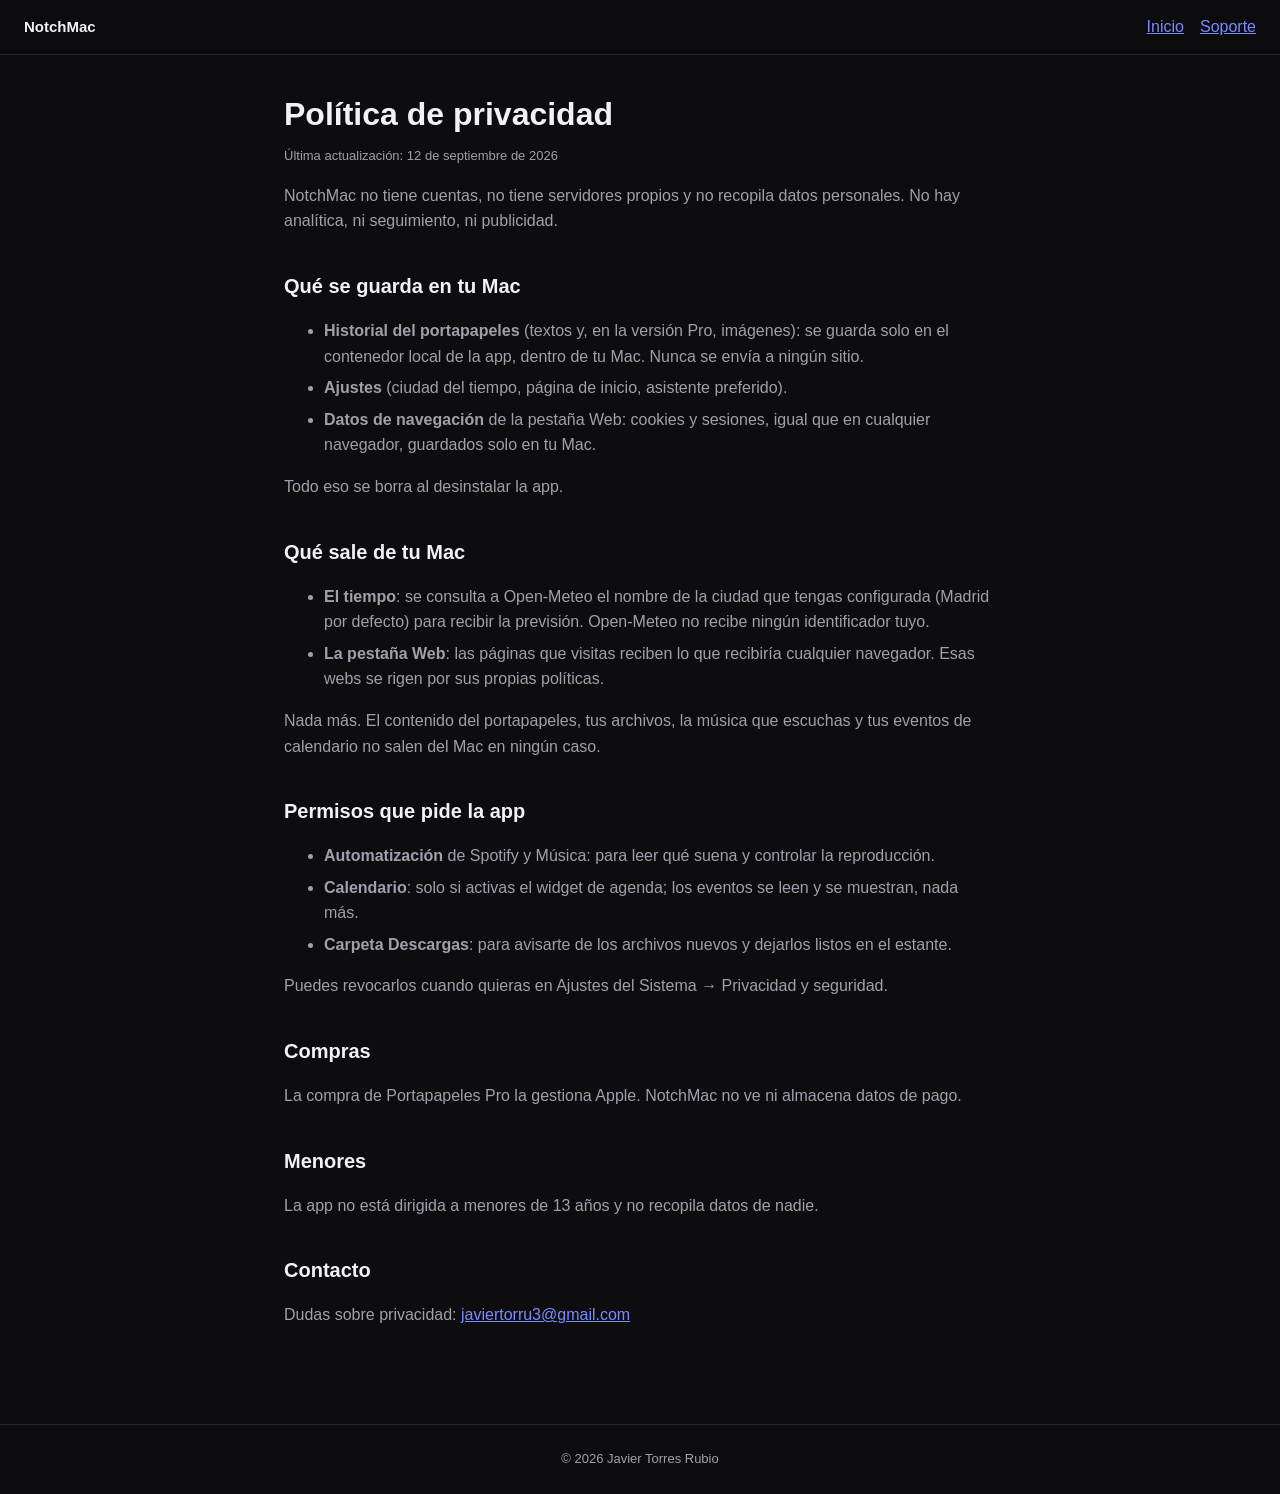
==== privacy.html @ b3075b90 "Páginas de soporte y privacidad de NotchMac" ====
<!doctype html>
<html lang="es">
<head>
<meta charset="utf-8">
<meta name="viewport" content="width=device-width, initial-scale=1">
<title>Política de privacidad — NotchMac</title>
<link rel="stylesheet" href="style.css">
</head>
<body>
<header>
    <strong>NotchMac</strong>
    <nav>
        <a href="index.html">Inicio</a>
        <a href="support.html">Soporte</a>
    </nav>
</header>
<main>
    <h1>Política de privacidad</h1>
    <p class="updated">Última actualización: 12 de septiembre de 2026</p>

    <p>NotchMac no tiene cuentas, no tiene servidores propios y no recopila datos personales.
    No hay analítica, ni seguimiento, ni publicidad.</p>

    <h2>Qué se guarda en tu Mac</h2>
    <ul>
        <li><strong>Historial del portapapeles</strong> (textos y, en la versión Pro, imágenes):
        se guarda solo en el contenedor local de la app, dentro de tu Mac. Nunca se envía a ningún sitio.</li>
        <li><strong>Ajustes</strong> (ciudad del tiempo, página de inicio, asistente preferido).</li>
        <li><strong>Datos de navegación</strong> de la pestaña Web: cookies y sesiones, igual que en cualquier navegador,
        guardados solo en tu Mac.</li>
    </ul>
    <p>Todo eso se borra al desinstalar la app.</p>

    <h2>Qué sale de tu Mac</h2>
    <ul>
        <li><strong>El tiempo</strong>: se consulta a Open-Meteo el nombre de la ciudad que tengas configurada
        (Madrid por defecto) para recibir la previsión. Open-Meteo no recibe ningún identificador tuyo.</li>
        <li><strong>La pestaña Web</strong>: las páginas que visitas reciben lo que recibiría cualquier navegador.
        Esas webs se rigen por sus propias políticas.</li>
    </ul>
    <p>Nada más. El contenido del portapapeles, tus archivos, la música que escuchas y tus eventos
    de calendario no salen del Mac en ningún caso.</p>

    <h2>Permisos que pide la app</h2>
    <ul>
        <li><strong>Automatización</strong> de Spotify y Música: para leer qué suena y controlar la reproducción.</li>
        <li><strong>Calendario</strong>: solo si activas el widget de agenda; los eventos se leen y se muestran, nada más.</li>
        <li><strong>Carpeta Descargas</strong>: para avisarte de los archivos nuevos y dejarlos listos en el estante.</li>
    </ul>
    <p>Puedes revocarlos cuando quieras en Ajustes del Sistema → Privacidad y seguridad.</p>

    <h2>Compras</h2>
    <p>La compra de Portapapeles Pro la gestiona Apple. NotchMac no ve ni almacena datos de pago.</p>

    <h2>Menores</h2>
    <p>La app no está dirigida a menores de 13 años y no recopila datos de nadie.</p>

    <h2>Contacto</h2>
    <p>Dudas sobre privacidad: <a href="mailto:javiertorru3@gmail.com">javiertorru3@gmail.com</a></p>
</main>
<footer>© 2026 Javier Torres Rubio</footer>
</body>
</html>
---- style.css ----
:root {
    --bg: #0d0d10;
    --card: #17171c;
    --text: #f2f2f5;
    --muted: #a0a0ab;
    --accent: #7a8cff;
    --line: #26262e;
}
* { box-sizing: border-box; }
body {
    margin: 0;
    background: var(--bg);
    color: var(--text);
    font: 16px/1.6 -apple-system, BlinkMacSystemFont, "Segoe UI", Helvetica, Arial, sans-serif;
}
header {
    position: sticky;
    top: 0;
    /* Sin backdrop-filter: crea un backdrop root y oscurece toda la página. */
    background: rgba(13, 13, 16, 0.95);
    border-bottom: 1px solid var(--line);
    padding: 14px 24px;
    display: flex;
    gap: 18px;
    align-items: center;
}
header strong { font-size: 15px; }
header nav { margin-left: auto; display: flex; gap: 16px; }
a { color: var(--accent); }
main { max-width: 760px; margin: 0 auto; padding: 40px 24px 80px; }
h1 { font-size: 32px; line-height: 1.2; margin: 0 0 8px; }
h2 { font-size: 20px; margin: 36px 0 10px; }
p, li { color: var(--muted); }
li { margin-bottom: 6px; }
.lead { font-size: 18px; color: var(--text); }
.card {
    background: var(--card);
    border: 1px solid var(--line);
    border-radius: 14px;
    padding: 18px 20px;
    margin: 18px 0;
}
.updated { font-size: 13px; color: var(--muted); }
footer { border-top: 1px solid var(--line); padding: 24px; text-align: center; color: var(--muted); font-size: 13px; }
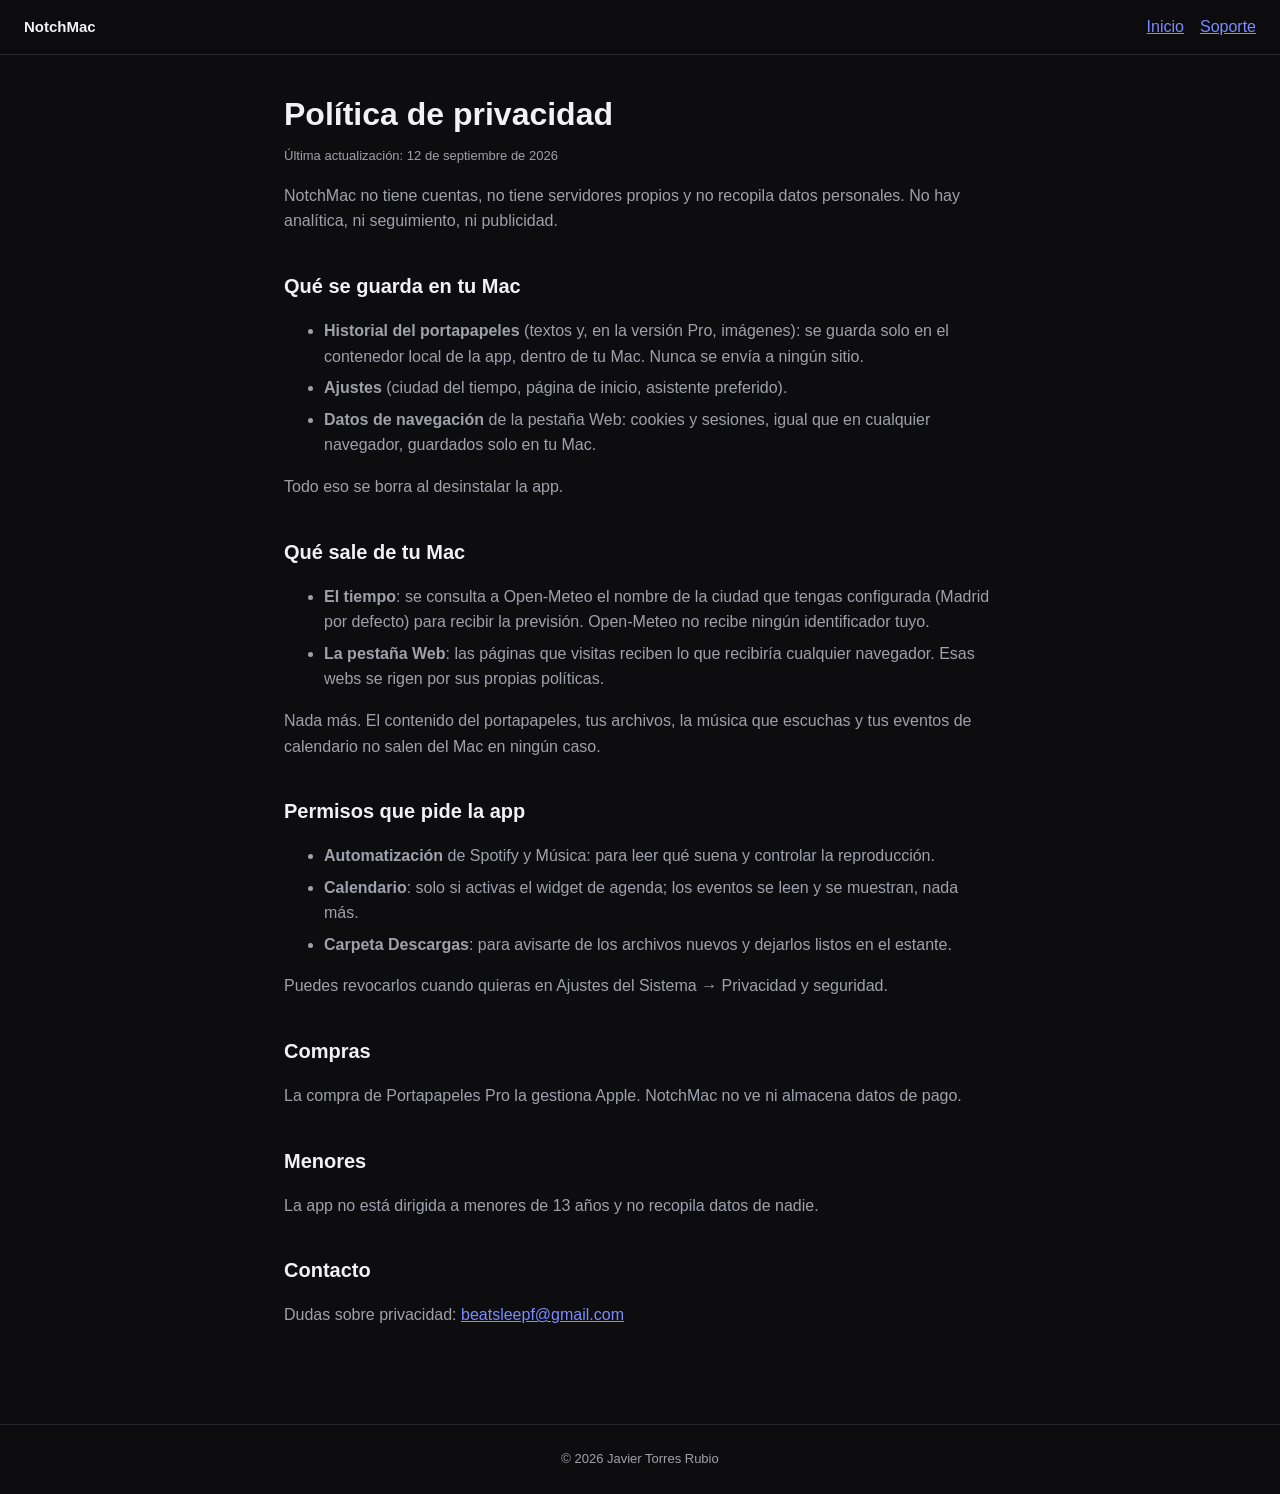
==== commit 6644cf60: "Contacto: beatsleepf@gmail.com" ====
--- a/privacy.html
+++ b/privacy.html
@@ -56,7 +56,7 @@
     <p>La app no está dirigida a menores de 13 años y no recopila datos de nadie.</p>
 
     <h2>Contacto</h2>
-    <p>Dudas sobre privacidad: <a href="mailto:javiertorru3@gmail.com">javiertorru3@gmail.com</a></p>
+    <p>Dudas sobre privacidad: <a href="mailto:beatsleepf@gmail.com">beatsleepf@gmail.com</a></p>
 </main>
 <footer>© 2026 Javier Torres Rubio</footer>
 </body>
